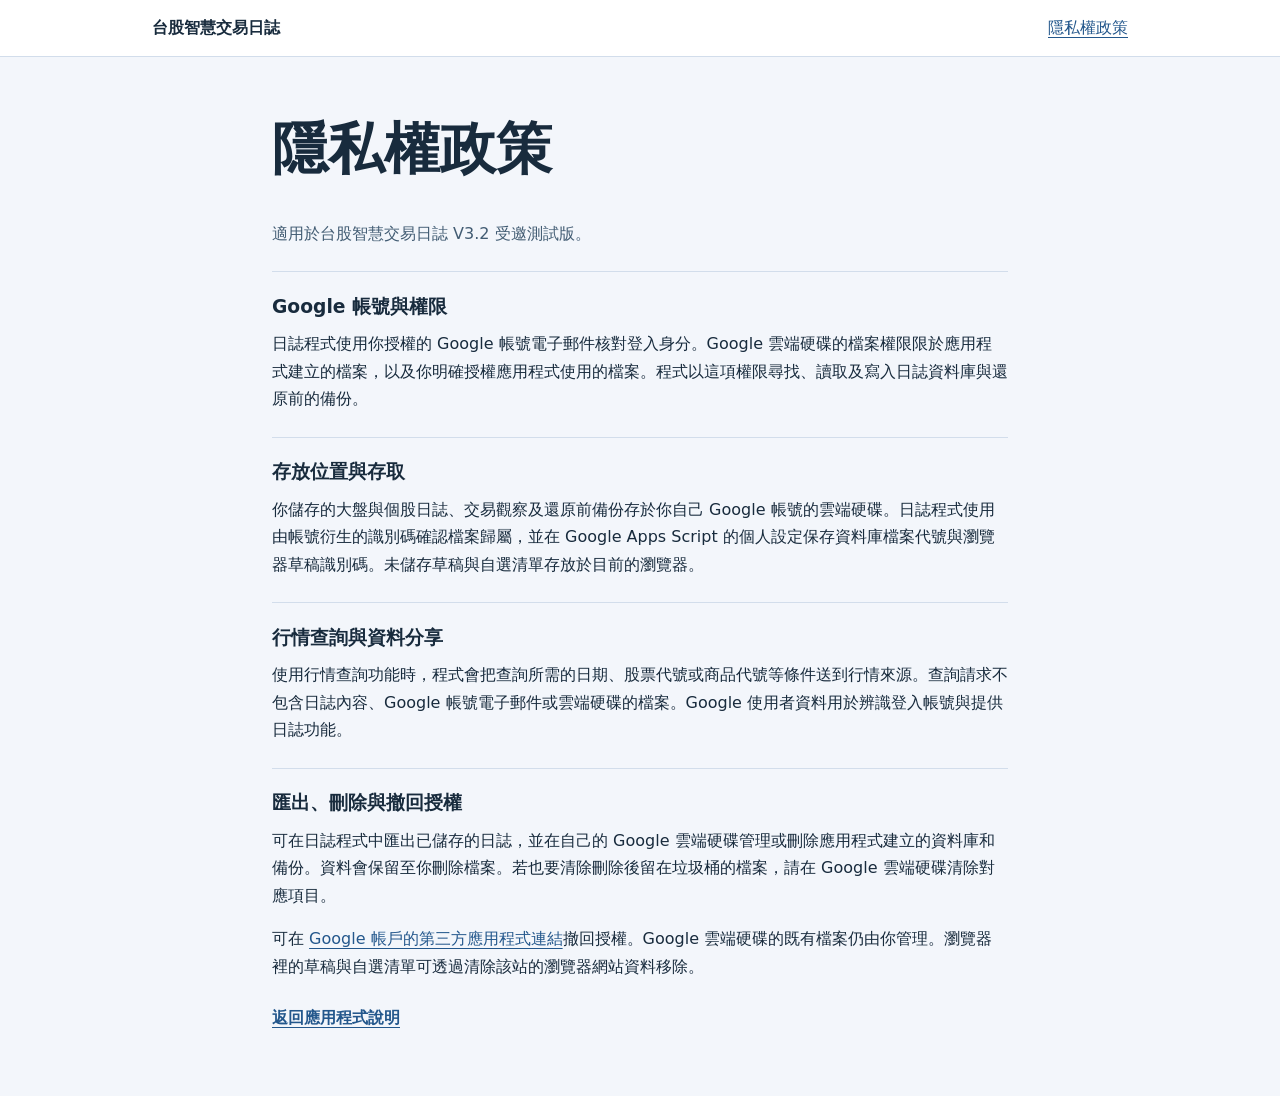
==== privacy.html @ ce368e00 "Add V3.2 Pages preview privacy.html" ====
<!doctype html>
<html lang="zh-Hant-TW">
<head>
  <meta charset="utf-8">
  <meta name="viewport" content="width=device-width, initial-scale=1">
  <meta name="description" content="台股智慧交易日誌如何使用 Google 帳號、存放日誌，以及如何匯出或刪除資料。">
  <title>隱私權政策｜台股智慧交易日誌</title>
  <link rel="stylesheet" href="./site.css">
</head>
<body>
  <header class="site-header">
    <div class="frame header-inner">
      <a class="wordmark" href="./">台股智慧交易日誌</a>
      <nav aria-label="網站導覽"><a href="./privacy.html" aria-current="page">隱私權政策</a></nav>
    </div>
  </header>
  <main class="frame policy" id="main">
    <h1>隱私權政策</h1>
    <p class="policy-intro">適用於台股智慧交易日誌 V3.2 受邀測試版。</p>
    <section>
      <h2>Google 帳號與權限</h2>
      <p>日誌程式使用你授權的 Google 帳號電子郵件核對登入身分。Google 雲端硬碟的檔案權限限於應用程式建立的檔案，以及你明確授權應用程式使用的檔案。程式以這項權限尋找、讀取及寫入日誌資料庫與還原前的備份。</p>
    </section>
    <section>
      <h2>存放位置與存取</h2>
      <p>你儲存的大盤與個股日誌、交易觀察及還原前備份存於你自己 Google 帳號的雲端硬碟。日誌程式使用由帳號衍生的識別碼確認檔案歸屬，並在 Google Apps Script 的個人設定保存資料庫檔案代號與瀏覽器草稿識別碼。未儲存草稿與自選清單存放於目前的瀏覽器。</p>
    </section>
    <section>
      <h2>行情查詢與資料分享</h2>
      <p>使用行情查詢功能時，程式會把查詢所需的日期、股票代號或商品代號等條件送到行情來源。查詢請求不包含日誌內容、Google 帳號電子郵件或雲端硬碟的檔案。Google 使用者資料用於辨識登入帳號與提供日誌功能。</p>
    </section>
    <section>
      <h2>匯出、刪除與撤回授權</h2>
      <p>可在日誌程式中匯出已儲存的日誌，並在自己的 Google 雲端硬碟管理或刪除應用程式建立的資料庫和備份。資料會保留至你刪除檔案。若也要清除刪除後留在垃圾桶的檔案，請在 Google 雲端硬碟清除對應項目。</p>
      <p>可在 <a href="https://myaccount.google.com/connections">Google 帳戶的第三方應用程式連結</a>撤回授權。Google 雲端硬碟的既有檔案仍由你管理。瀏覽器裡的草稿與自選清單可透過清除該站的瀏覽器網站資料移除。</p>
    </section>
    <p><a class="text-link" href="./">返回應用程式說明</a></p>
  </main>
</body>
</html>
---- site.css ----
:root {
  color-scheme: light;
  font-family: system-ui, "Microsoft JhengHei", sans-serif;
  color: #182b3d;
  background: #f3f6fb;
  line-height: 1.72;
}

* { box-sizing: border-box; }
body { margin: 0; }
a { color: #23578c; text-underline-offset: .24em; }
a:hover { text-decoration-thickness: .14em; }
a:focus-visible { outline: 2px solid #23578c; outline-offset: 4px; border-radius: 3px; }
.frame { max-width: 66rem; margin-inline: auto; padding-inline: clamp(1rem, 4vw, 2.5rem); }
.site-header { background: #fff; border-bottom: 1px solid #d2ddeb; }
.header-inner { display: flex; align-items: center; justify-content: space-between; flex-wrap: wrap; gap: .5rem 1rem; padding-block: .9rem; }
.wordmark { font-weight: 750; color: #182b3d; text-decoration: none; }
main { padding-block: clamp(1.5rem, 5vw, 3.5rem) 4rem; }
.hero { padding: clamp(1.4rem, 5vw, 3.5rem); border-radius: 1.1rem; background: #162f49; color: #fff; }
h1, h2 { line-height: 1.3; margin-block: 0 .6em; }
h1 { font-size: clamp(1.9rem, 5vw, 3.5rem); overflow-wrap: anywhere; }
h2 { font-size: 1.17rem; }
p { margin-block: 0 1em; }
p:last-child { margin-bottom: 0; }
.hero p { max-width: 35em; color: #e0ebfa; font-size: 1.08rem; }
.hero .status { border-left: 2px solid #9dc4e3; padding-left: .75rem; font-size: .93rem; margin-top: 1.55rem; }
.cards { display: grid; grid-template-columns: repeat(3, 1fr); gap: .9rem; margin-block: 1.1rem; }
.cards article, .account { background: #fff; border: 1px solid #d2ddeb; padding: 1.3rem; border-radius: .8rem; }
.account { padding: clamp(1.3rem, 3vw, 2rem); }
.account p { max-width: 42em; }
.text-link { font-weight: 650; }
.policy { max-width: 51rem; }
.policy-intro { color: #425c73; }
.policy section { border-top: 1px solid #d2ddeb; margin-block: 1.5rem; padding-top: 1.4rem; }

@media (max-width: 42rem) {
  .cards { grid-template-columns: 1fr; }
}
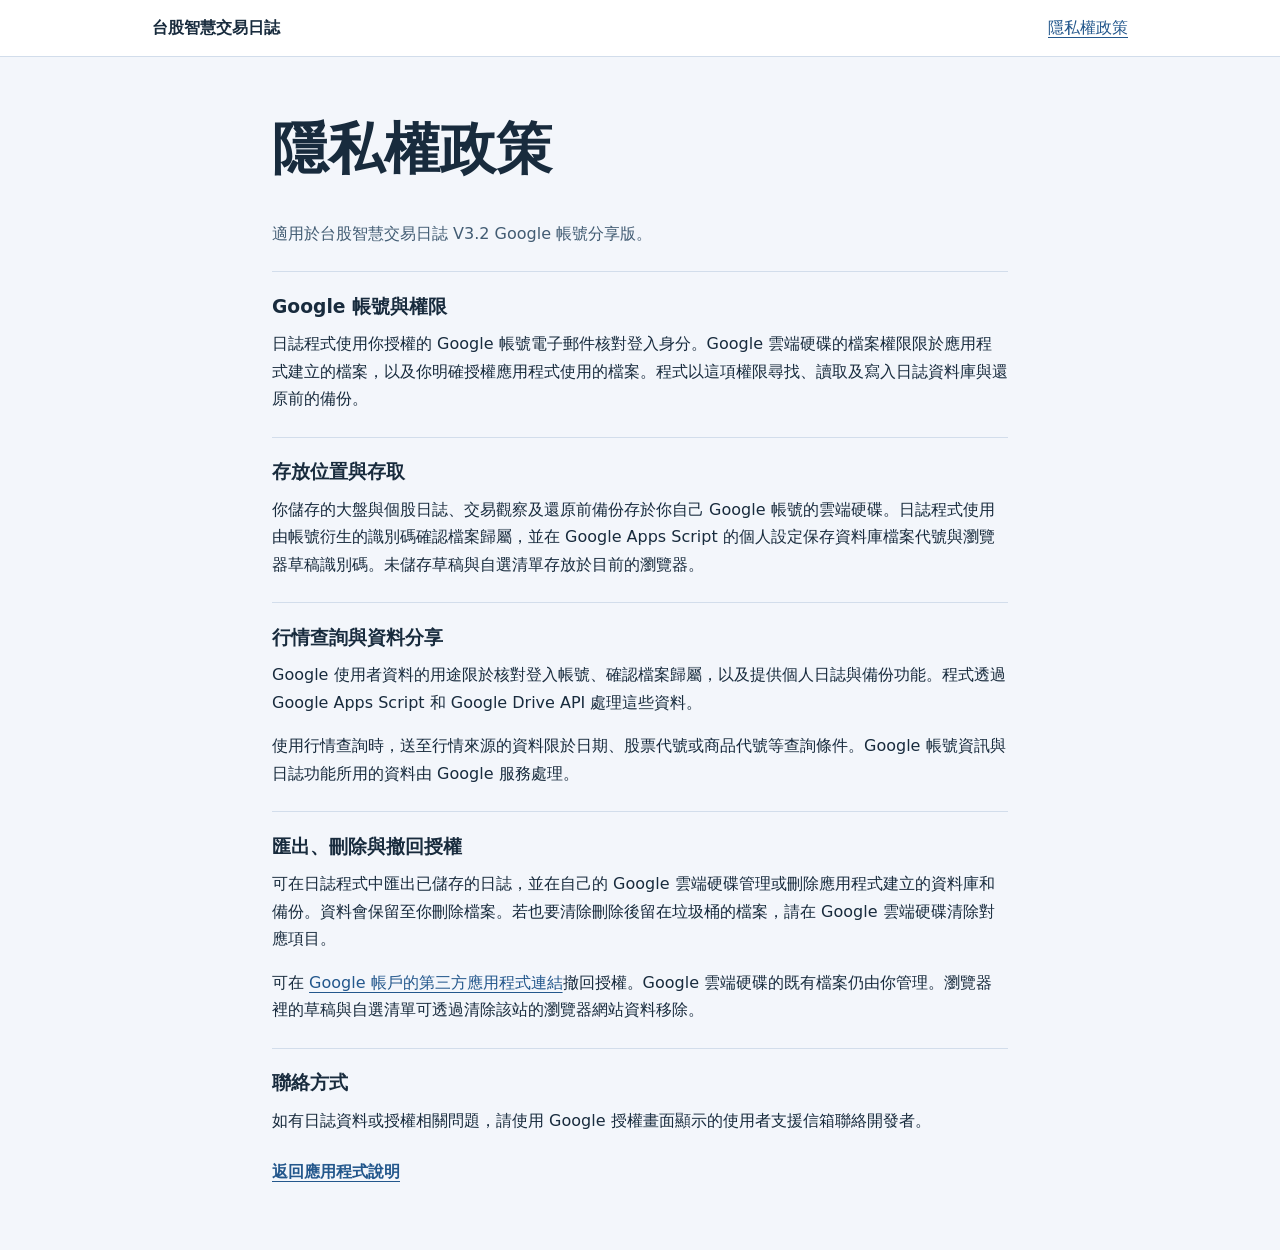
==== commit 10be0796: "Clarify V3.2 user data handling for OAuth review" ====
--- a/privacy.html
+++ b/privacy.html
@@ -16,7 +16,7 @@
   </header>
   <main class="frame policy" id="main">
     <h1>隱私權政策</h1>
-    <p class="policy-intro">適用於台股智慧交易日誌 V3.2 受邀測試版。</p>
+    <p class="policy-intro">適用於台股智慧交易日誌 V3.2 Google 帳號分享版。</p>
     <section>
       <h2>Google 帳號與權限</h2>
       <p>日誌程式使用你授權的 Google 帳號電子郵件核對登入身分。Google 雲端硬碟的檔案權限限於應用程式建立的檔案，以及你明確授權應用程式使用的檔案。程式以這項權限尋找、讀取及寫入日誌資料庫與還原前的備份。</p>
@@ -27,13 +27,18 @@
     </section>
     <section>
       <h2>行情查詢與資料分享</h2>
-      <p>使用行情查詢功能時，程式會把查詢所需的日期、股票代號或商品代號等條件送到行情來源。查詢請求不包含日誌內容、Google 帳號電子郵件或雲端硬碟的檔案。Google 使用者資料用於辨識登入帳號與提供日誌功能。</p>
+      <p>Google 使用者資料的用途限於核對登入帳號、確認檔案歸屬，以及提供個人日誌與備份功能。程式透過 Google Apps Script 和 Google Drive API 處理這些資料。</p>
+      <p>使用行情查詢時，送至行情來源的資料限於日期、股票代號或商品代號等查詢條件。Google 帳號資訊與日誌功能所用的資料由 Google 服務處理。</p>
     </section>
     <section>
       <h2>匯出、刪除與撤回授權</h2>
       <p>可在日誌程式中匯出已儲存的日誌，並在自己的 Google 雲端硬碟管理或刪除應用程式建立的資料庫和備份。資料會保留至你刪除檔案。若也要清除刪除後留在垃圾桶的檔案，請在 Google 雲端硬碟清除對應項目。</p>
       <p>可在 <a href="https://myaccount.google.com/connections">Google 帳戶的第三方應用程式連結</a>撤回授權。Google 雲端硬碟的既有檔案仍由你管理。瀏覽器裡的草稿與自選清單可透過清除該站的瀏覽器網站資料移除。</p>
     </section>
+    <section>
+      <h2>聯絡方式</h2>
+      <p>如有日誌資料或授權相關問題，請使用 Google 授權畫面顯示的使用者支援信箱聯絡開發者。</p>
+    </section>
     <p><a class="text-link" href="./">返回應用程式說明</a></p>
   </main>
 </body>
